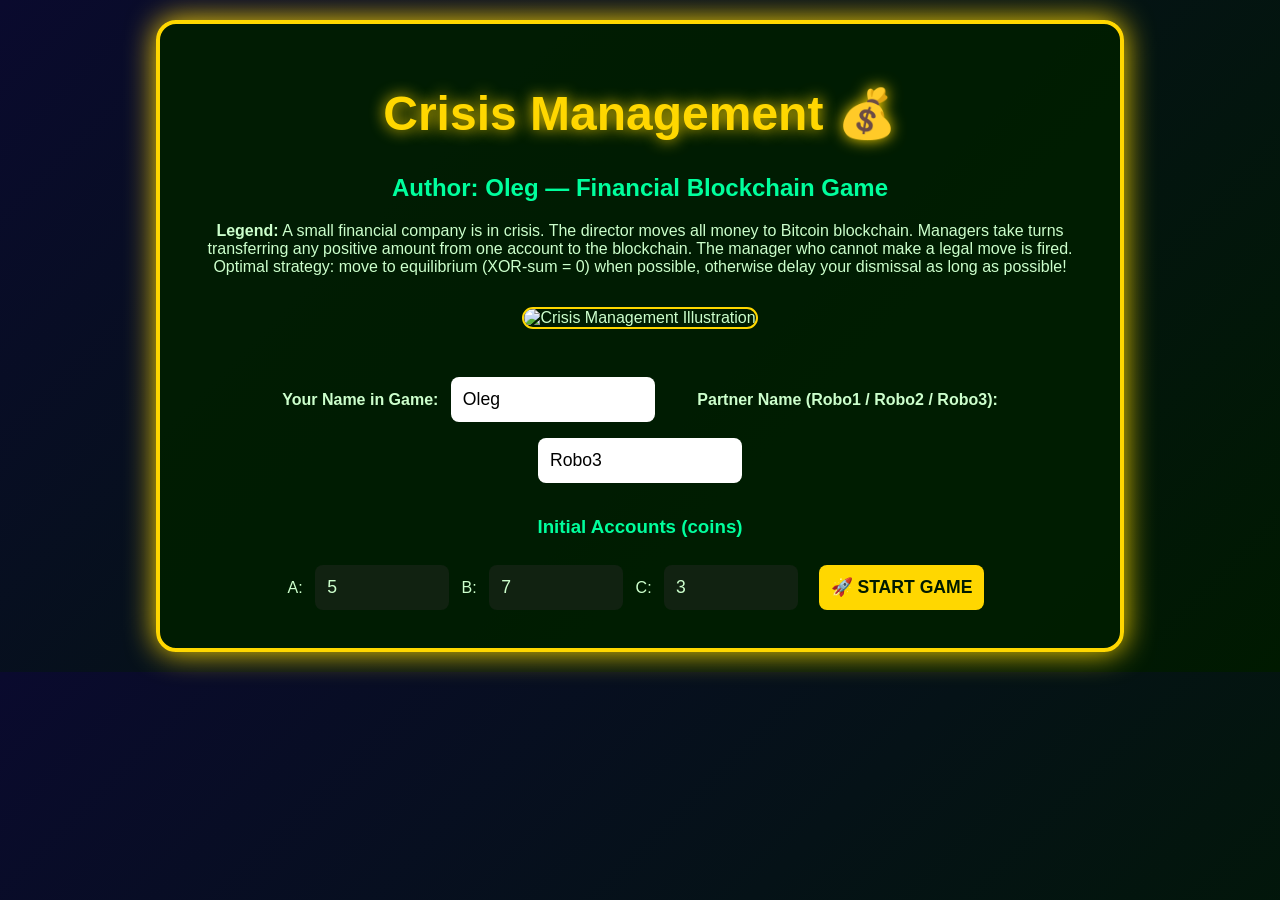
==== index.html @ 9a2dfa41 "Add files via upload" ====
<!doctype html>
<html lang="en">
  <head>
    <meta charset="UTF-8" />
    <meta name="viewport" content="width=device-width, initial-scale=1.0" />
    <title>Crisis Management 💰</title>
    <style>
      body {
        font-family: "Segoe UI", Arial, sans-serif;
        background: linear-gradient(135deg, #0a0a2e, #001a00);
        color: #ccffcc;
        margin: 0;
        padding: 20px;
        text-align: center;
      }
      .container {
        max-width: 900px;
        margin: 0 auto;
        background: rgba(0, 30, 0, 0.92);
        padding: 30px;
        border-radius: 20px;
        border: 4px solid #ffd700;
        box-shadow: 0 0 30px #ffd700;
      }
      h1 {
        color: #ffd700;
        text-shadow: 0 0 15px #ffd700;
        font-size: 3em;
      }
      h2,
      h3 {
        color: #00ff9d;
      }
      input,
      select,
      button {
        padding: 12px;
        margin: 8px;
        font-size: 1.1em;
        border-radius: 8px;
        border: none;
      }
      input[type="number"],
      select {
        width: 110px;
        background: #112211;
        color: #ccffcc;
      }
      button {
        background: #ffd700;
        color: #001a00;
        font-weight: bold;
        cursor: pointer;
        transition: all 0.3s;
      }
      button:hover {
        background: #ffee55;
        transform: scale(1.05);
      }
      .accounts {
        display: flex;
        justify-content: center;
        gap: 40px;
        margin: 25px 0;
        font-size: 1.6em;
      }
      .account {
        background: rgba(255, 255, 255, 0.1);
        padding: 15px 25px;
        border-radius: 12px;
        min-width: 120px;
      }
      .log {
        background: #000022;
        color: #99ff99;
        padding: 15px;
        max-height: 220px;
        overflow-y: auto;
        text-align: left;
        font-family: monospace;
        border-radius: 10px;
        margin: 20px auto;
        max-width: 650px;
      }
      .status {
        font-size: 1.5em;
        margin: 15px 0;
        min-height: 60px;
      }
      .xor {
        font-size: 1.4em;
        color: #67e8f9;
      }
      img {
        max-width: 100%;
        border-radius: 12px;
        margin: 15px 0;
        border: 2px solid #ffd700;
      }
    </style>
  </head>
  <body>
    <div class="container">
      <h1>Crisis Management 💰</h1>
      <h2>Author: Oleg — Financial Blockchain Game</h2>

      <p>
        <strong>Legend:</strong> A small financial company is in crisis. The
        director moves all money to Bitcoin blockchain. Managers take turns
        transferring any positive amount from one account to the blockchain. The
        manager who cannot make a legal move is fired. Optimal strategy: move to
        equilibrium (XOR-sum = 0) when possible, otherwise delay your dismissal
        as long as possible!
      </p>

      <img
        src="https://github.com/user-attachments/assets/bf0ee303-26ee-4a39-9a69-06b5c9205b82"
        alt="Crisis Management Illustration"
        width="640"
      />

      <div style="margin: 25px 0">
        <label><strong>Your Name in Game:</strong></label>
        <input id="playerName" type="text" value="Oleg" style="width: 180px" />

        <label style="margin-left: 30px"
          ><strong>Partner Name (Robo1 / Robo2 / Robo3):</strong></label
        >
        <input
          id="partnerName"
          type="text"
          value="Robo3"
          style="width: 180px"
        />
      </div>

      <h3>Initial Accounts (coins)</h3>
      <div>
        <label>A: </label><input id="initA" type="number" value="5" min="0" />
        <label>B: </label><input id="initB" type="number" value="7" min="0" />
        <label>C: </label><input id="initC" type="number" value="3" min="0" />
        <button id="startBtn">🚀 START GAME</button>
      </div>

      <div id="gameArea" style="display: none; margin-top: 30px">
        <h2>Current Game State</h2>
        <div class="accounts">
          <div class="account">
            <strong>A</strong><br /><span id="valA" class="money">0</span>
          </div>
          <div class="account">
            <strong>B</strong><br /><span id="valB" class="money">0</span>
          </div>
          <div class="account">
            <strong>C</strong><br /><span id="valC" class="money">0</span>
          </div>
        </div>

        <div class="xor">
          Equilibrium (XOR-sum): <strong id="xorSum">0</strong>
        </div>
        <div class="status" id="turnDisplay">Your turn</div>
        <div class="status" id="winnerDisplay"></div>

        <h3>Your Move — Transfer to Blockchain</h3>
        <div>
          <label>Account: </label>
          <select id="accSelect">
            <option value="0">A</option>
            <option value="1">B</option>
            <option value="2">C</option>
          </select>
          <label>Amount: </label>
          <input
            id="moveAmount"
            type="number"
            min="1"
            value="1"
            style="width: 120px"
          />
          <button id="moveBtn">💸 MAKE TURN</button>
        </div>

        <h3>Move Log</h3>
        <div id="log" class="log"></div>

        <button id="resetBtn" style="background: #cc0000; color: white">
          NEW GAME
        </button>
      </div>
    </div>

    <script>
      // === GAME VARIABLES (simple data structures) ===
      let accounts = [0, 0, 0]; // [A, B, C]
      let playerName = "Oleg";
      let partnerName = "Robo3";
      let robotType = 0; // 0=none, 1=Robo1 (random), 2=Robo2 (smart+mistakes), 3=Robo3 (perfect)
      let currentPlayerIsHuman = true;
      let gameOver = false;

      // === EQUILIBRIUM FUNCTION (XOR-sum) ===
      function equilibrium(a, b, c) {
        return a ^ b ^ c;
      }

      function updateDisplay() {
        document.getElementById("valA").textContent = accounts[0];
        document.getElementById("valB").textContent = accounts[1];
        document.getElementById("valC").textContent = accounts[2];

        const xor = equilibrium(accounts[0], accounts[1], accounts[2]);
        document.getElementById("xorSum").textContent = xor;
      }

      function addLog(message) {
        const logEl = document.getElementById("log");
        const entry = document.createElement("div");
        entry.textContent = message;
        logEl.appendChild(entry);
        logEl.scrollTop = logEl.scrollHeight;
      }

      function isGameOverState() {
        return accounts[0] <= 0 && accounts[1] <= 0 && accounts[2] <= 0;
      }

      function applyMove(idx, amount, isHumanMove) {
        if (gameOver) return false;
        if (amount < 1 || amount > accounts[idx]) {
          alert(
            "❌ Invalid move! Amount must be 1 to current coins in the account.",
          );
          return false;
        }

        const accName = String.fromCharCode(65 + idx);
        const mover = isHumanMove ? playerName : partnerName;

        accounts[idx] -= amount;
        addLog(`${mover} transferred ${amount} from Account ${accName}`);

        updateDisplay();

        if (isGameOverState()) {
          gameOver = true;
          const winner = isHumanMove ? playerName : partnerName;
          document.getElementById("winnerDisplay").innerHTML =
            `<span style="color:#ffd700; font-size:1.8em;">🏆 ${winner} WINS!<br>${isHumanMove ? partnerName : playerName} is fired!</span>`;
          addLog(`=== GAME OVER — ${winner} WINS ===`);
          return true;
        }

        // Switch turn
        currentPlayerIsHuman = !currentPlayerIsHuman;
        document.getElementById("turnDisplay").textContent =
          currentPlayerIsHuman
            ? `${playerName} (You)`
            : `${partnerName} (thinking...)`;

        // Robot auto-play
        if (!currentPlayerIsHuman && robotType > 0) {
          setTimeout(robotMakeMove, 800);
        }
        return true;
      }

      // === OPTIMAL MOVE (Nim theory — algebra of XOR) ===
      function findOptimalMove() {
        const xor = equilibrium(accounts[0], accounts[1], accounts[2]);
        if (xor === 0) return null; // losing position

        for (let i = 0; i < 3; i++) {
          const target = accounts[i] ^ xor; // magic XOR formula
          if (target < accounts[i] && target >= 0) {
            return { idx: i, amount: accounts[i] - target };
          }
        }
        return null;
      }

      // === DELAY MOVE (when losing — take 1 from largest account to delay dismissal) ===
      function findDelayMove() {
        let maxIdx = 0;
        let maxVal = accounts[0];
        if (accounts[1] > maxVal) {
          maxIdx = 1;
          maxVal = accounts[1];
        }
        if (accounts[2] > maxVal) {
          maxIdx = 2;
          maxVal = accounts[2];
        }
        if (maxVal > 0) return { idx: maxIdx, amount: 1 };
        return null;
      }

      function findRandomMove() {
        let candidates = [];
        for (let i = 0; i < 3; i++) {
          if (accounts[i] > 0) {
            for (let amt = 1; amt <= accounts[i]; amt++) {
              candidates.push({ idx: i, amount: amt });
            }
          }
        }
        if (candidates.length === 0) return null;
        return candidates[Math.floor(Math.random() * candidates.length)];
      }

      function robotMakeMove() {
        if (gameOver || currentPlayerIsHuman) return;

        let move = null;
        const isSmartTurn =
          robotType === 3 || (robotType === 2 && Math.random() < 0.8);

        if (isSmartTurn) {
          move = findOptimalMove();
        }

        if (!move) {
          // Robo1 always random; Robo2 sometimes; Robo3/Robo2 in losing position — delay!
          if (robotType === 3 || (robotType === 2 && Math.random() < 0.8)) {
            move = findDelayMove();
          } else {
            move = findRandomMove();
          }
        }

        if (move) {
          applyMove(move.idx, move.amount, false);
        }
      }

      // === EVENT LISTENERS (Inversion of Control paradigm) ===
      document
        .getElementById("startBtn")
        .addEventListener("click", function () {
          playerName =
            document.getElementById("playerName").value.trim() || "Oleg";
          partnerName =
            document.getElementById("partnerName").value.trim() || "Robo3";

          accounts[0] = Math.max(
            0,
            parseInt(document.getElementById("initA").value) || 0,
          );
          accounts[1] = Math.max(
            0,
            parseInt(document.getElementById("initB").value) || 0,
          );
          accounts[2] = Math.max(
            0,
            parseInt(document.getElementById("initC").value) || 0,
          );

          const pLower = partnerName.toLowerCase();
          if (pLower.includes("robo1") || pLower.includes("robot1"))
            robotType = 1;
          else if (pLower.includes("robo2") || pLower.includes("robot2"))
            robotType = 2;
          else if (pLower.includes("robo3") || pLower.includes("robot3"))
            robotType = 3;
          else {
            alert("❌ Partner must be Robo1, Robo2 or Robo3!");
            return;
          }

          gameOver = false;
          currentPlayerIsHuman = true;
          document.getElementById("gameArea").style.display = "block";
          document.getElementById("log").innerHTML = "";
          document.getElementById("winnerDisplay").innerHTML = "";

          addLog("=== GAME STARTED ===");
          addLog(`${playerName} (you) vs ${partnerName}`);

          updateDisplay();
          document.getElementById("turnDisplay").textContent =
            `${playerName} (You)`;

          if (isGameOverState()) {
            document.getElementById("winnerDisplay").innerHTML =
              `<span style="color:#ff6666;">${partnerName} wins immediately — you are fired!</span>`;
            gameOver = true;
          }
        });

      document.getElementById("moveBtn").addEventListener("click", function () {
        if (!currentPlayerIsHuman || gameOver) {
          alert("⏳ It's not your turn!");
          return;
        }
        const idx = parseInt(document.getElementById("accSelect").value);
        const amount = parseInt(document.getElementById("moveAmount").value);
        if (!amount || amount < 1) {
          alert("Enter positive amount!");
          return;
        }
        applyMove(idx, amount, true);
        document.getElementById("moveAmount").value = "1";
      });

      document
        .getElementById("resetBtn")
        .addEventListener("click", function () {
          location.reload();
        });

      // Bonus: Enter key support
      document
        .getElementById("moveAmount")
        .addEventListener("keypress", function (e) {
          if (e.key === "Enter") document.getElementById("moveBtn").click();
        });
    </script>
  </body>
</html>
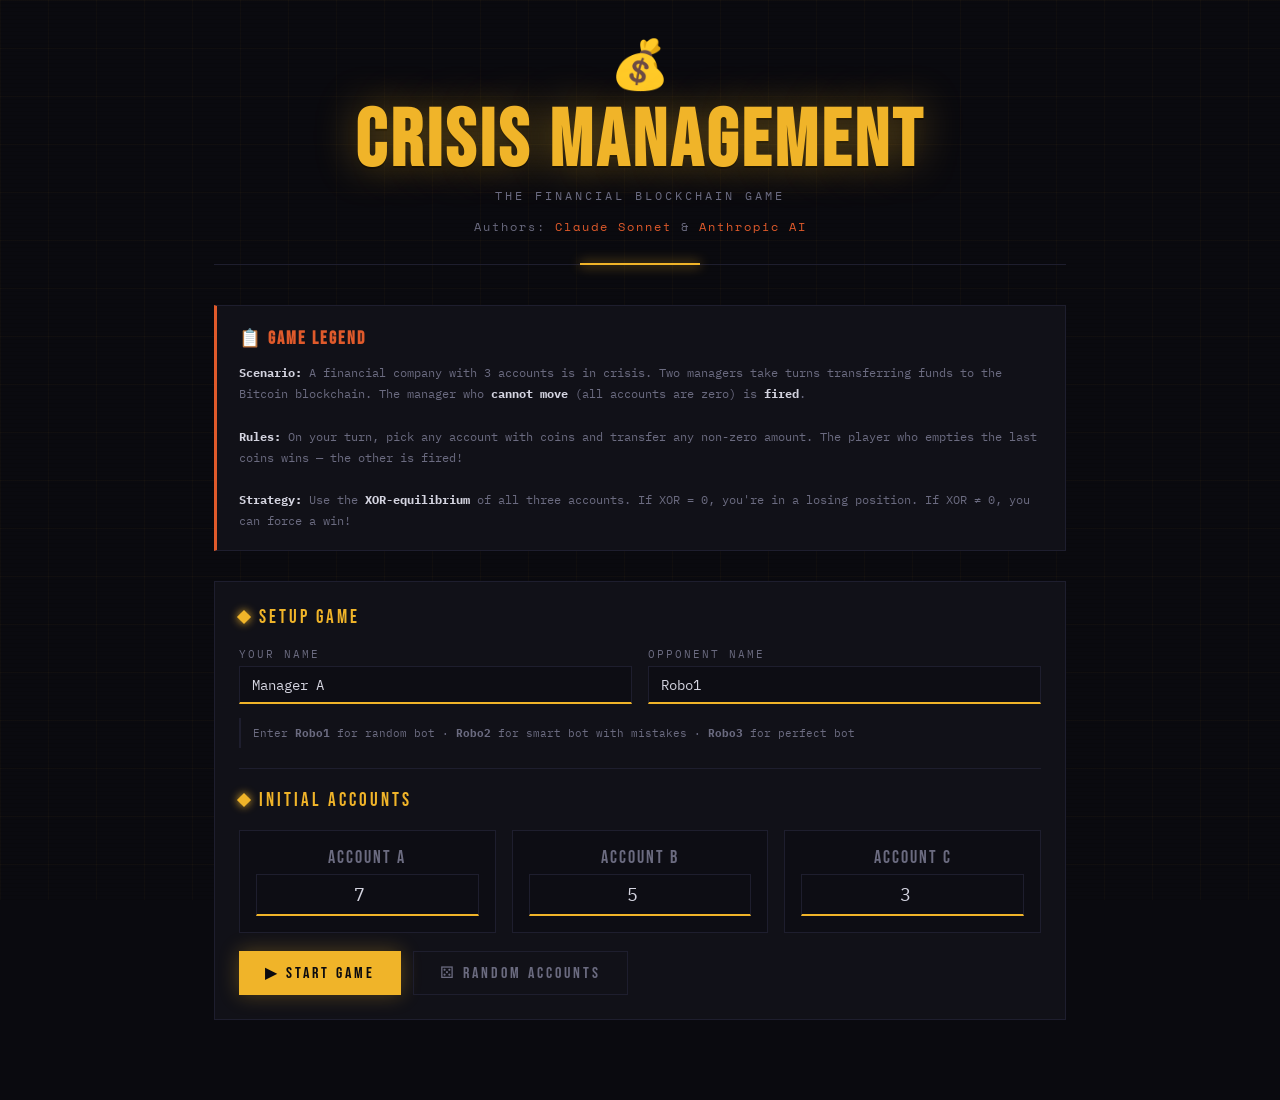
==== commit 0fd24899: "Changes name of index.html to index1.html" ====
--- a/index.html
+++ b/index.html
@@ -4,416 +4,1038 @@
     <meta charset="UTF-8" />
     <meta name="viewport" content="width=device-width, initial-scale=1.0" />
     <title>Crisis Management 💰</title>
+    <link
+      href="https://fonts.googleapis.com/css2?family=Bebas+Neue&family=IBM+Plex+Mono:wght@300;400;600&family=Space+Mono:wght@400;700&display=swap"
+      rel="stylesheet"
+    />
     <style>
+      :root {
+        --bg: #0a0a0f;
+        --panel: #111118;
+        --border: #1e1e2e;
+        --accent: #f0b429;
+        --accent2: #e05a2b;
+        --safe: #2eb872;
+        --danger: #e03b3b;
+        --text: #d4d4e0;
+        --muted: #6b6b80;
+        --glow: 0 0 24px rgba(240, 180, 41, 0.18);
+      }
+
+      * {
+        box-sizing: border-box;
+        margin: 0;
+        padding: 0;
+      }
+
       body {
-        font-family: "Segoe UI", Arial, sans-serif;
-        background: linear-gradient(135deg, #0a0a2e, #001a00);
-        color: #ccffcc;
-        margin: 0;
-        padding: 20px;
-        text-align: center;
-      }
+        background: var(--bg);
+        color: var(--text);
+        font-family: "IBM Plex Mono", monospace;
+        min-height: 100vh;
+        overflow-x: hidden;
+        position: relative;
+      }
+
+      /* Animated grid background */
+      body::before {
+        content: "";
+        position: fixed;
+        inset: 0;
+        background-image:
+          linear-gradient(rgba(240, 180, 41, 0.03) 1px, transparent 1px),
+          linear-gradient(90deg, rgba(240, 180, 41, 0.03) 1px, transparent 1px);
+        background-size: 48px 48px;
+        pointer-events: none;
+        z-index: 0;
+      }
+
+      .scanline {
+        position: fixed;
+        inset: 0;
+        background: repeating-linear-gradient(
+          to bottom,
+          transparent 0,
+          transparent 3px,
+          rgba(0, 0, 0, 0.08) 3px,
+          rgba(0, 0, 0, 0.08) 4px
+        );
+        pointer-events: none;
+        z-index: 1;
+      }
+
       .container {
+        position: relative;
+        z-index: 2;
         max-width: 900px;
         margin: 0 auto;
-        background: rgba(0, 30, 0, 0.92);
-        padding: 30px;
-        border-radius: 20px;
-        border: 4px solid #ffd700;
-        box-shadow: 0 0 30px #ffd700;
-      }
+        padding: 32px 24px 60px;
+      }
+
+      /* Header */
+      header {
+        text-align: center;
+        margin-bottom: 40px;
+        padding-bottom: 28px;
+        border-bottom: 1px solid var(--border);
+        position: relative;
+      }
+
+      header::after {
+        content: "";
+        position: absolute;
+        bottom: -1px;
+        left: 50%;
+        transform: translateX(-50%);
+        width: 120px;
+        height: 2px;
+        background: var(--accent);
+        box-shadow: 0 0 12px var(--accent);
+      }
+
+      .coin-emoji {
+        font-size: 3rem;
+        display: block;
+        margin-bottom: 8px;
+        animation: float 3s ease-in-out infinite;
+      }
+      @keyframes float {
+        0%,
+        100% {
+          transform: translateY(0);
+        }
+        50% {
+          transform: translateY(-8px);
+        }
+      }
+
       h1 {
-        color: #ffd700;
-        text-shadow: 0 0 15px #ffd700;
-        font-size: 3em;
-      }
-      h2,
-      h3 {
-        color: #00ff9d;
-      }
-      input,
-      select,
-      button {
-        padding: 12px;
-        margin: 8px;
-        font-size: 1.1em;
-        border-radius: 8px;
+        font-family: "Bebas Neue", sans-serif;
+        font-size: clamp(2.8rem, 8vw, 5rem);
+        letter-spacing: 4px;
+        color: var(--accent);
+        text-shadow:
+          0 0 40px rgba(240, 180, 41, 0.4),
+          0 2px 0 rgba(0, 0, 0, 0.8);
+        line-height: 1;
+        margin-bottom: 6px;
+      }
+
+      .subtitle {
+        font-size: 0.75rem;
+        letter-spacing: 3px;
+        text-transform: uppercase;
+        color: var(--muted);
+        margin-bottom: 14px;
+      }
+
+      h2.authors {
+        font-family: "Space Mono", monospace;
+        font-size: 0.78rem;
+        color: var(--muted);
+        letter-spacing: 2px;
+        font-weight: 400;
+      }
+      h2.authors span {
+        color: var(--accent2);
+      }
+
+      /* Legend */
+      .legend {
+        background: var(--panel);
+        border: 1px solid var(--border);
+        border-left: 3px solid var(--accent2);
+        padding: 18px 22px;
+        margin-bottom: 30px;
+        font-size: 0.78rem;
+        line-height: 1.7;
+        color: var(--muted);
+      }
+      .legend h3 {
+        font-family: "Bebas Neue", sans-serif;
+        font-size: 1.1rem;
+        letter-spacing: 2px;
+        color: var(--accent2);
+        margin-bottom: 8px;
+      }
+      .legend strong {
+        color: var(--text);
+      }
+
+      /* Setup Panel */
+      .panel {
+        background: var(--panel);
+        border: 1px solid var(--border);
+        padding: 24px;
+        margin-bottom: 20px;
+      }
+
+      .panel-title {
+        font-family: "Bebas Neue", sans-serif;
+        font-size: 1.2rem;
+        letter-spacing: 3px;
+        color: var(--accent);
+        margin-bottom: 18px;
+        display: flex;
+        align-items: center;
+        gap: 10px;
+      }
+      .panel-title::before {
+        content: "";
+        display: inline-block;
+        width: 10px;
+        height: 10px;
+        background: var(--accent);
+        transform: rotate(45deg);
+        box-shadow: 0 0 8px var(--accent);
+      }
+
+      .field-row {
+        display: flex;
+        gap: 16px;
+        flex-wrap: wrap;
+        margin-bottom: 14px;
+        align-items: center;
+      }
+
+      label {
+        font-size: 0.7rem;
+        letter-spacing: 2px;
+        text-transform: uppercase;
+        color: var(--muted);
+        display: block;
+        margin-bottom: 5px;
+      }
+
+      input[type="text"],
+      input[type="number"] {
+        background: #0d0d14;
+        border: 1px solid var(--border);
+        border-bottom: 2px solid var(--accent);
+        color: var(--text);
+        font-family: "IBM Plex Mono", monospace;
+        font-size: 0.9rem;
+        padding: 8px 12px;
+        outline: none;
+        transition:
+          border-color 0.2s,
+          box-shadow 0.2s;
+        width: 100%;
+      }
+      input[type="text"]:focus,
+      input[type="number"]:focus {
+        border-color: var(--accent);
+        box-shadow: 0 0 0 2px rgba(240, 180, 41, 0.12);
+      }
+
+      .field {
+        flex: 1;
+        min-width: 140px;
+      }
+
+      /* Accounts row */
+      .accounts-row {
+        display: grid;
+        grid-template-columns: repeat(3, 1fr);
+        gap: 16px;
+        margin-bottom: 18px;
+      }
+
+      .account-card {
+        background: #0d0d14;
+        border: 1px solid var(--border);
+        padding: 16px;
+        text-align: center;
+        position: relative;
+        transition: border-color 0.2s;
+      }
+      .account-card.active-account {
+        border-color: var(--accent);
+        box-shadow: var(--glow);
+      }
+
+      .account-label {
+        font-family: "Bebas Neue", sans-serif;
+        font-size: 1.1rem;
+        letter-spacing: 2px;
+        color: var(--muted);
+        margin-bottom: 6px;
+      }
+
+      .account-val {
+        font-family: "Bebas Neue", sans-serif;
+        font-size: 2.4rem;
+        color: var(--accent);
+        text-shadow: 0 0 16px rgba(240, 180, 41, 0.3);
+        line-height: 1;
+        margin-bottom: 8px;
+      }
+
+      .account-input {
+        width: 100%;
+        text-align: center;
+        font-size: 1.1rem !important;
+      }
+
+      /* Buttons */
+      .btn {
+        font-family: "Bebas Neue", sans-serif;
+        font-size: 1rem;
+        letter-spacing: 3px;
+        padding: 11px 26px;
         border: none;
-      }
-      input[type="number"],
-      select {
-        width: 110px;
-        background: #112211;
-        color: #ccffcc;
-      }
-      button {
-        background: #ffd700;
-        color: #001a00;
-        font-weight: bold;
         cursor: pointer;
-        transition: all 0.3s;
-      }
-      button:hover {
-        background: #ffee55;
-        transform: scale(1.05);
-      }
-      .accounts {
+        transition: all 0.18s;
+        position: relative;
+        overflow: hidden;
+      }
+      .btn::after {
+        content: "";
+        position: absolute;
+        inset: 0;
+        background: rgba(255, 255, 255, 0.06);
+        opacity: 0;
+        transition: opacity 0.15s;
+      }
+      .btn:hover::after {
+        opacity: 1;
+      }
+      .btn:active {
+        transform: scale(0.97);
+      }
+
+      .btn-primary {
+        background: var(--accent);
+        color: #0a0a0f;
+        box-shadow: 0 0 20px rgba(240, 180, 41, 0.3);
+      }
+      .btn-primary:hover {
+        box-shadow: 0 0 30px rgba(240, 180, 41, 0.5);
+      }
+      .btn-primary:disabled {
+        opacity: 0.4;
+        cursor: not-allowed;
+        box-shadow: none;
+      }
+
+      .btn-danger {
+        background: var(--accent2);
+        color: #fff;
+        box-shadow: 0 0 16px rgba(224, 90, 43, 0.3);
+      }
+
+      .btn-safe {
+        background: var(--safe);
+        color: #0a0a0f;
+      }
+
+      .btn-ghost {
+        background: transparent;
+        border: 1px solid var(--border);
+        color: var(--muted);
+      }
+      .btn-ghost:hover {
+        border-color: var(--accent);
+        color: var(--accent);
+      }
+
+      .btn-row {
         display: flex;
-        justify-content: center;
-        gap: 40px;
-        margin: 25px 0;
-        font-size: 1.6em;
-      }
-      .account {
-        background: rgba(255, 255, 255, 0.1);
-        padding: 15px 25px;
-        border-radius: 12px;
-        min-width: 120px;
-      }
-      .log {
-        background: #000022;
-        color: #99ff99;
-        padding: 15px;
-        max-height: 220px;
+        gap: 12px;
+        flex-wrap: wrap;
+      }
+
+      /* Move controls */
+      .move-section {
+        display: flex;
+        gap: 14px;
+        align-items: flex-end;
+        flex-wrap: wrap;
+        margin-bottom: 16px;
+      }
+
+      /* Game log */
+      .game-log {
+        background: #060609;
+        border: 1px solid var(--border);
+        padding: 16px;
+        height: 200px;
         overflow-y: auto;
-        text-align: left;
-        font-family: monospace;
-        border-radius: 10px;
-        margin: 20px auto;
-        max-width: 650px;
-      }
-      .status {
-        font-size: 1.5em;
-        margin: 15px 0;
-        min-height: 60px;
-      }
-      .xor {
-        font-size: 1.4em;
-        color: #67e8f9;
-      }
-      img {
-        max-width: 100%;
-        border-radius: 12px;
-        margin: 15px 0;
-        border: 2px solid #ffd700;
+        font-size: 0.75rem;
+        line-height: 1.8;
+        font-family: "Space Mono", monospace;
+      }
+      .game-log::-webkit-scrollbar {
+        width: 4px;
+      }
+      .game-log::-webkit-scrollbar-track {
+        background: transparent;
+      }
+      .game-log::-webkit-scrollbar-thumb {
+        background: var(--border);
+      }
+
+      .log-entry {
+        padding: 2px 0;
+        border-bottom: 1px solid rgba(255, 255, 255, 0.03);
+      }
+      .log-entry.player {
+        color: var(--safe);
+      }
+      .log-entry.bot {
+        color: var(--accent);
+      }
+      .log-entry.system {
+        color: var(--muted);
+        font-style: italic;
+      }
+      .log-entry.winner {
+        color: var(--accent);
+        font-weight: 700;
+        font-size: 0.85rem;
+      }
+
+      /* State display */
+      .state-display {
+        padding: 16px;
+        background: #060609;
+        border: 1px solid var(--border);
+        margin-bottom: 14px;
+        font-size: 0.8rem;
+        line-height: 1.7;
+      }
+
+      .xor-display {
+        font-family: "Bebas Neue", sans-serif;
+        font-size: 1.8rem;
+        letter-spacing: 3px;
+        text-align: center;
+        padding: 10px;
+        margin-bottom: 14px;
+      }
+      .xor-zero {
+        color: var(--danger);
+        text-shadow: 0 0 16px rgba(224, 59, 59, 0.4);
+      }
+      .xor-nonzero {
+        color: var(--safe);
+        text-shadow: 0 0 16px rgba(46, 184, 114, 0.4);
+      }
+
+      .winner-banner {
+        text-align: center;
+        padding: 24px;
+        background: linear-gradient(
+          135deg,
+          rgba(240, 180, 41, 0.1),
+          rgba(224, 90, 43, 0.1)
+        );
+        border: 1px solid var(--accent);
+        box-shadow: var(--glow);
+        display: none;
+        animation: popIn 0.4s cubic-bezier(0.34, 1.56, 0.64, 1);
+      }
+      @keyframes popIn {
+        from {
+          transform: scale(0.85);
+          opacity: 0;
+        }
+        to {
+          transform: scale(1);
+          opacity: 1;
+        }
+      }
+      .winner-banner.show {
+        display: block;
+      }
+      .winner-name {
+        font-family: "Bebas Neue", sans-serif;
+        font-size: 3rem;
+        letter-spacing: 4px;
+        color: var(--accent);
+        text-shadow: 0 0 30px rgba(240, 180, 41, 0.5);
+      }
+      .winner-sub {
+        font-size: 0.75rem;
+        letter-spacing: 3px;
+        text-transform: uppercase;
+        color: var(--muted);
+        margin-top: 4px;
+      }
+
+      .turn-indicator {
+        font-family: "Bebas Neue", sans-serif;
+        font-size: 1rem;
+        letter-spacing: 3px;
+        padding: 8px 16px;
+        display: inline-block;
+      }
+      .turn-player {
+        background: rgba(46, 184, 114, 0.15);
+        color: var(--safe);
+        border: 1px solid var(--safe);
+      }
+      .turn-bot {
+        background: rgba(240, 180, 41, 0.15);
+        color: var(--accent);
+        border: 1px solid var(--accent);
+      }
+
+      /* Tooltip / info box */
+      .info-box {
+        font-size: 0.7rem;
+        color: var(--muted);
+        padding: 8px 12px;
+        border-left: 2px solid var(--border);
+        margin-top: 8px;
+      }
+
+      .tag {
+        display: inline-block;
+        font-size: 0.6rem;
+        letter-spacing: 2px;
+        padding: 2px 8px;
+        text-transform: uppercase;
+      }
+      .tag-robo {
+        background: rgba(224, 90, 43, 0.15);
+        color: var(--accent2);
+        border: 1px solid var(--accent2);
+      }
+      .tag-human {
+        background: rgba(46, 184, 114, 0.15);
+        color: var(--safe);
+        border: 1px solid var(--safe);
+      }
+
+      hr {
+        border: none;
+        border-top: 1px solid var(--border);
+        margin: 20px 0;
+      }
+
+      @media (max-width: 600px) {
+        .accounts-row {
+          grid-template-columns: 1fr;
+        }
+        .field-row {
+          flex-direction: column;
+        }
       }
     </style>
   </head>
   <body>
+    <div class="scanline"></div>
     <div class="container">
-      <h1>Crisis Management 💰</h1>
-      <h2>Author: Oleg — Financial Blockchain Game</h2>
-
-      <p>
-        <strong>Legend:</strong> A small financial company is in crisis. The
-        director moves all money to Bitcoin blockchain. Managers take turns
-        transferring any positive amount from one account to the blockchain. The
-        manager who cannot make a legal move is fired. Optimal strategy: move to
-        equilibrium (XOR-sum = 0) when possible, otherwise delay your dismissal
-        as long as possible!
-      </p>
-
-      <img
-        src="https://github.com/user-attachments/assets/bf0ee303-26ee-4a39-9a69-06b5c9205b82"
-        alt="Crisis Management Illustration"
-        width="640"
-      />
-
-      <div style="margin: 25px 0">
-        <label><strong>Your Name in Game:</strong></label>
-        <input id="playerName" type="text" value="Oleg" style="width: 180px" />
-
-        <label style="margin-left: 30px"
-          ><strong>Partner Name (Robo1 / Robo2 / Robo3):</strong></label
-        >
-        <input
-          id="partnerName"
-          type="text"
-          value="Robo3"
-          style="width: 180px"
-        />
+      <!-- HEADER -->
+      <header>
+        <span class="coin-emoji">💰</span>
+        <h1>Crisis Management</h1>
+        <p class="subtitle">The Financial Blockchain Game</p>
+        <h2 class="authors">
+          Authors: <span>Claude Sonnet</span> &amp; <span>Anthropic AI</span>
+        </h2>
+      </header>
+
+      <!-- LEGEND -->
+      <div class="legend">
+        <h3>📋 Game Legend</h3>
+        <strong>Scenario:</strong> A financial company with 3 accounts is in
+        crisis. Two managers take turns transferring funds to the Bitcoin
+        blockchain. The manager who <strong>cannot move</strong> (all accounts
+        are zero) is <strong>fired</strong>.<br /><br />
+        <strong>Rules:</strong> On your turn, pick any account with coins and
+        transfer any non-zero amount. The player who empties the last coins wins
+        — the other is fired!<br /><br />
+        <strong>Strategy:</strong> Use the <strong>XOR-equilibrium</strong> of
+        all three accounts. If XOR = 0, you're in a losing position. If XOR ≠ 0,
+        you can force a win!
       </div>
 
-      <h3>Initial Accounts (coins)</h3>
-      <div>
-        <label>A: </label><input id="initA" type="number" value="5" min="0" />
-        <label>B: </label><input id="initB" type="number" value="7" min="0" />
-        <label>C: </label><input id="initC" type="number" value="3" min="0" />
-        <button id="startBtn">🚀 START GAME</button>
-      </div>
-
-      <div id="gameArea" style="display: none; margin-top: 30px">
-        <h2>Current Game State</h2>
-        <div class="accounts">
-          <div class="account">
-            <strong>A</strong><br /><span id="valA" class="money">0</span>
+      <!-- SETUP -->
+      <div class="panel" id="setupPanel">
+        <div class="panel-title">Setup Game</div>
+        <div class="field-row">
+          <div class="field">
+            <label>Your Name</label>
+            <input
+              type="text"
+              id="playerName"
+              value="Manager A"
+              placeholder="Your name"
+            />
           </div>
-          <div class="account">
-            <strong>B</strong><br /><span id="valB" class="money">0</span>
-          </div>
-          <div class="account">
-            <strong>C</strong><br /><span id="valC" class="money">0</span>
+          <div class="field">
+            <label>Opponent Name</label>
+            <input
+              type="text"
+              id="opponentName"
+              value="Robo1"
+              placeholder="Robo1 / Robo2 / Robo3 / human"
+            />
           </div>
         </div>
-
-        <div class="xor">
-          Equilibrium (XOR-sum): <strong id="xorSum">0</strong>
+        <div class="info-box">
+          Enter <strong>Robo1</strong> for random bot ·
+          <strong>Robo2</strong> for smart bot with mistakes ·
+          <strong>Robo3</strong> for perfect bot
         </div>
-        <div class="status" id="turnDisplay">Your turn</div>
-        <div class="status" id="winnerDisplay"></div>
-
-        <h3>Your Move — Transfer to Blockchain</h3>
-        <div>
-          <label>Account: </label>
-          <select id="accSelect">
-            <option value="0">A</option>
-            <option value="1">B</option>
-            <option value="2">C</option>
-          </select>
-          <label>Amount: </label>
-          <input
-            id="moveAmount"
-            type="number"
-            min="1"
-            value="1"
-            style="width: 120px"
-          />
-          <button id="moveBtn">💸 MAKE TURN</button>
+        <hr />
+        <div class="panel-title">Initial Accounts</div>
+        <div class="accounts-row">
+          <div class="account-card">
+            <div class="account-label">Account A</div>
+            <input
+              type="number"
+              class="account-input"
+              id="initA"
+              value="7"
+              min="0"
+            />
+          </div>
+          <div class="account-card">
+            <div class="account-label">Account B</div>
+            <input
+              type="number"
+              class="account-input"
+              id="initB"
+              value="5"
+              min="0"
+            />
+          </div>
+          <div class="account-card">
+            <div class="account-label">Account C</div>
+            <input
+              type="number"
+              class="account-input"
+              id="initC"
+              value="3"
+              min="0"
+            />
+          </div>
         </div>
-
-        <h3>Move Log</h3>
-        <div id="log" class="log"></div>
-
-        <button id="resetBtn" style="background: #cc0000; color: white">
-          NEW GAME
-        </button>
+        <div class="btn-row">
+          <button class="btn btn-primary" id="startBtn" onclick="startGame()">
+            ▶ Start Game
+          </button>
+          <button class="btn btn-ghost" onclick="randomAccounts()">
+            ⚄ Random Accounts
+          </button>
+        </div>
+      </div>
+
+      <!-- GAME AREA -->
+      <div id="gameArea" style="display: none">
+        <div class="panel">
+          <div class="panel-title">Game State</div>
+
+          <!-- Turn & XOR -->
+          <div
+            style="
+              display: flex;
+              gap: 12px;
+              align-items: center;
+              flex-wrap: wrap;
+              margin-bottom: 14px;
+            "
+          >
+            <div id="turnIndicator" class="turn-indicator turn-player">
+              YOUR TURN
+            </div>
+            <div
+              id="xorDisplay"
+              class="xor-display xor-nonzero"
+              style="
+                margin: 0;
+                font-size: 1.1rem;
+                padding: 8px 16px;
+                border: 1px solid var(--border);
+              "
+            >
+              XOR = 0
+            </div>
+          </div>
+
+          <!-- Accounts display -->
+          <div class="accounts-row" id="accountsDisplay">
+            <div class="account-card" id="cardA">
+              <div class="account-label">Account A</div>
+              <div class="account-val" id="valA">0</div>
+            </div>
+            <div class="account-card" id="cardB">
+              <div class="account-label">Account B</div>
+              <div class="account-val" id="valB">0</div>
+            </div>
+            <div class="account-card" id="cardC">
+              <div class="account-label">Account C</div>
+              <div class="account-val" id="valC">0</div>
+            </div>
+          </div>
+
+          <!-- Move controls -->
+          <div class="move-section">
+            <div class="field" style="min-width: 120px">
+              <label>Choose Account</label>
+              <select
+                id="chooseAccount"
+                style="
+                  background: #0d0d14;
+                  border: 1px solid var(--border);
+                  border-bottom: 2px solid var(--accent);
+                  color: var(--text);
+                  font-family: &quot;IBM Plex Mono&quot;, monospace;
+                  font-size: 0.9rem;
+                  padding: 8px 12px;
+                  outline: none;
+                  width: 100%;
+                "
+              >
+                <option value="0">Account A</option>
+                <option value="1">Account B</option>
+                <option value="2">Account C</option>
+              </select>
+            </div>
+            <div class="field" style="min-width: 100px">
+              <label>Amount to Transfer</label>
+              <input
+                type="number"
+                id="moveAmount"
+                value="1"
+                min="1"
+                placeholder="Amount"
+              />
+            </div>
+            <button class="btn btn-primary" id="moveBtn" onclick="playerMove()">
+              ⚡ Transfer
+            </button>
+          </div>
+
+          <div class="btn-row">
+            <button class="btn btn-ghost" onclick="resetGame()">
+              ↺ New Game
+            </button>
+            <button class="btn btn-ghost" onclick="showHint()">💡 Hint</button>
+          </div>
+
+          <div
+            id="hintBox"
+            class="info-box"
+            style="display: none; margin-top: 10px"
+          ></div>
+        </div>
+
+        <!-- Winner banner -->
+        <div class="winner-banner" id="winnerBanner">
+          <div class="winner-name" id="winnerName">WINNER</div>
+          <div class="winner-sub" id="winnerSub">is NOT fired</div>
+          <br />
+          <button
+            class="btn btn-primary"
+            style="margin-top: 10px"
+            onclick="resetGame()"
+          >
+            ▶ Play Again
+          </button>
+        </div>
+
+        <!-- Log -->
+        <div class="panel">
+          <div class="panel-title">Transaction Log</div>
+          <div class="game-log" id="gameLog"></div>
+        </div>
       </div>
     </div>
 
     <script>
-      // === GAME VARIABLES (simple data structures) ===
-      let accounts = [0, 0, 0]; // [A, B, C]
-      let playerName = "Oleg";
-      let partnerName = "Robo3";
-      let robotType = 0; // 0=none, 1=Robo1 (random), 2=Robo2 (smart+mistakes), 3=Robo3 (perfect)
-      let currentPlayerIsHuman = true;
-      let gameOver = false;
-
-      // === EQUILIBRIUM FUNCTION (XOR-sum) ===
+      // ============================================================
+      //  IoC Architecture: event-driven, dependency-injected bots
+      // ============================================================
+
+      // --- Core game state (single source of truth) ---
+      const state = {
+        accounts: [0, 0, 0],
+        currentPlayer: 0, // 0 = human, 1 = bot
+        playerName: "",
+        opponentName: "",
+        botType: null, // 'robo1' | 'robo2' | 'robo3' | null
+        gameOver: false,
+        moveCount: 0,
+      };
+
+      // --- Equilibrium function: XOR-sum of all accounts ---
       function equilibrium(a, b, c) {
         return a ^ b ^ c;
       }
 
-      function updateDisplay() {
-        document.getElementById("valA").textContent = accounts[0];
-        document.getElementById("valB").textContent = accounts[1];
-        document.getElementById("valC").textContent = accounts[2];
-
-        const xor = equilibrium(accounts[0], accounts[1], accounts[2]);
-        document.getElementById("xorSum").textContent = xor;
-      }
-
-      function addLog(message) {
-        const logEl = document.getElementById("log");
-        const entry = document.createElement("div");
-        entry.textContent = message;
-        logEl.appendChild(entry);
-        logEl.scrollTop = logEl.scrollHeight;
-      }
-
-      function isGameOverState() {
-        return accounts[0] <= 0 && accounts[1] <= 0 && accounts[2] <= 0;
-      }
-
-      function applyMove(idx, amount, isHumanMove) {
-        if (gameOver) return false;
-        if (amount < 1 || amount > accounts[idx]) {
+      // --- Bot Strategy Injection (IoC: strategies are plugged in) ---
+
+      // Robot1: random valid moves
+      const Robot1 = {
+        name: "Robot1",
+        makeMove(accounts) {
+          const nonEmpty = accounts
+            .map((v, i) => ({ v, i }))
+            .filter((x) => x.v > 0);
+          if (nonEmpty.length === 0) return null;
+          const pick = nonEmpty[Math.floor(Math.random() * nonEmpty.length)];
+          const amount = Math.floor(Math.random() * pick.v) + 1;
+          return { account: pick.i, amount };
+        },
+      };
+
+      // Robot2: tries smart move but sometimes makes mistakes (~30% error rate)
+      const Robot2 = {
+        name: "Robot2",
+        makeMove(accounts) {
+          // 30% chance of random mistake
+          if (Math.random() < 0.3) return Robot1.makeMove(accounts);
+          return smartMove(accounts) || Robot1.makeMove(accounts);
+        },
+      };
+
+      // Robot3: perfect play, no mistakes
+      const Robot3 = {
+        name: "Robot3",
+        makeMove(accounts) {
+          return smartMove(accounts) || Robot1.makeMove(accounts);
+        },
+      };
+
+      // Smart move: Nim optimal strategy using XOR
+      function smartMove(accounts) {
+        const xor = equilibrium(...accounts);
+        if (xor === 0) {
+          // Losing position: make the longest move (take 1 from largest)
+          const maxIdx = accounts.indexOf(Math.max(...accounts));
+          if (accounts[maxIdx] === 0) return null;
+          return { account: maxIdx, amount: 1 };
+        }
+        // Winning: find account where (account XOR xor) < account
+        for (let i = 0; i < 3; i++) {
+          const target = accounts[i] ^ xor;
+          if (target < accounts[i]) {
+            return { account: i, amount: accounts[i] - target };
+          }
+        }
+        return null;
+      }
+
+      // Bot registry (IoC: resolved by name at runtime)
+      function resolveBot(name) {
+        const n = name.toLowerCase().trim();
+        if (n === "robo1") return Robot1;
+        if (n === "robo2") return Robot2;
+        if (n === "robo3") return Robot3;
+        return null;
+      }
+
+      // ============================================================
+      //  Game Controller
+      // ============================================================
+
+      function startGame() {
+        const pName =
+          document.getElementById("playerName").value.trim() || "Player";
+        const oName =
+          document.getElementById("opponentName").value.trim() || "Robo1";
+        const a = parseInt(document.getElementById("initA").value) || 0;
+        const b = parseInt(document.getElementById("initB").value) || 0;
+        const c = parseInt(document.getElementById("initC").value) || 0;
+
+        if (a === 0 && b === 0 && c === 0) {
+          alert("Please set at least one non-zero account!");
+          return;
+        }
+
+        state.accounts = [a, b, c];
+        state.playerName = pName;
+        state.opponentName = oName;
+        state.botType = resolveBot(oName);
+        state.currentPlayer = 0;
+        state.gameOver = false;
+        state.moveCount = 0;
+
+        document.getElementById("setupPanel").style.display = "none";
+        document.getElementById("gameArea").style.display = "block";
+        document.getElementById("winnerBanner").classList.remove("show");
+        document.getElementById("gameLog").innerHTML = "";
+        document.getElementById("hintBox").style.display = "none";
+
+        logEntry(`⚡ Game started! ${pName} vs ${oName}`, "system");
+        logEntry(
+          `📊 Accounts: A=${a}, B=${b}, C=${c} | XOR=${equilibrium(a, b, c)}`,
+          "system",
+        );
+        renderState();
+      }
+
+      function renderState() {
+        const [a, b, c] = state.accounts;
+        document.getElementById("valA").textContent = a;
+        document.getElementById("valB").textContent = b;
+        document.getElementById("valC").textContent = c;
+
+        const xor = equilibrium(a, b, c);
+        const xorEl = document.getElementById("xorDisplay");
+        xorEl.textContent = `XOR = ${xor}`;
+        xorEl.className =
+          "xor-display " + (xor === 0 ? "xor-zero" : "xor-nonzero");
+
+        const turnEl = document.getElementById("turnIndicator");
+        if (!state.gameOver) {
+          if (state.currentPlayer === 0) {
+            turnEl.textContent = `${state.playerName}'s TURN`;
+            turnEl.className = "turn-indicator turn-player";
+          } else {
+            turnEl.textContent = `${state.opponentName}'s TURN`;
+            turnEl.className = "turn-indicator turn-bot";
+          }
+        }
+
+        document.getElementById("moveBtn").disabled =
+          state.gameOver || state.currentPlayer !== 0;
+      }
+
+      function applyMove(playerIndex, accountIdx, amount) {
+        state.accounts[accountIdx] -= amount;
+        state.moveCount++;
+
+        const who = playerIndex === 0 ? state.playerName : state.opponentName;
+        const accName = ["A", "B", "C"][accountIdx];
+        const cls = playerIndex === 0 ? "player" : "bot";
+        logEntry(
+          `${who} → transferred ${amount} from Account ${accName} | Remaining: [${state.accounts.join(", ")}] | XOR=${equilibrium(...state.accounts)}`,
+          cls,
+        );
+      }
+
+      function checkGameOver() {
+        if (state.accounts.every((v) => v === 0)) {
+          // Current player can't move → they lose
+          const loser = state.currentPlayer;
+          const winner = loser === 0 ? 1 : 0;
+          const winnerName = winner === 0 ? state.playerName : state.opponentName;
+          const loserName = loser === 0 ? state.playerName : state.opponentName;
+
+          state.gameOver = true;
+          document.getElementById("winnerName").textContent = winnerName;
+          document.getElementById("winnerSub").textContent =
+            `${loserName} is FIRED! 🔥`;
+          document.getElementById("winnerBanner").classList.add("show");
+          document.getElementById("turnIndicator").textContent = "GAME OVER";
+          document.getElementById("moveBtn").disabled = true;
+          logEntry(`🏆 ${winnerName} WINS! ${loserName} is fired!`, "winner");
+          return true;
+        }
+        return false;
+      }
+
+      function switchTurn() {
+        state.currentPlayer = state.currentPlayer === 0 ? 1 : 0;
+      }
+
+      // Human move
+      function playerMove() {
+        if (state.gameOver || state.currentPlayer !== 0) return;
+
+        const accIdx = parseInt(document.getElementById("chooseAccount").value);
+        const amount = parseInt(document.getElementById("moveAmount").value);
+
+        if (isNaN(amount) || amount <= 0) {
+          alert("Enter a positive amount!");
+          return;
+        }
+        if (amount > state.accounts[accIdx]) {
           alert(
-            "❌ Invalid move! Amount must be 1 to current coins in the account.",
+            `Account ${["A", "B", "C"][accIdx]} only has ${state.accounts[accIdx]} coins!`,
           );
-          return false;
-        }
-
-        const accName = String.fromCharCode(65 + idx);
-        const mover = isHumanMove ? playerName : partnerName;
-
-        accounts[idx] -= amount;
-        addLog(`${mover} transferred ${amount} from Account ${accName}`);
-
-        updateDisplay();
-
-        if (isGameOverState()) {
-          gameOver = true;
-          const winner = isHumanMove ? playerName : partnerName;
-          document.getElementById("winnerDisplay").innerHTML =
-            `<span style="color:#ffd700; font-size:1.8em;">🏆 ${winner} WINS!<br>${isHumanMove ? partnerName : playerName} is fired!</span>`;
-          addLog(`=== GAME OVER — ${winner} WINS ===`);
-          return true;
-        }
-
-        // Switch turn
-        currentPlayerIsHuman = !currentPlayerIsHuman;
-        document.getElementById("turnDisplay").textContent =
-          currentPlayerIsHuman
-            ? `${playerName} (You)`
-            : `${partnerName} (thinking...)`;
-
-        // Robot auto-play
-        if (!currentPlayerIsHuman && robotType > 0) {
-          setTimeout(robotMakeMove, 800);
-        }
-        return true;
-      }
-
-      // === OPTIMAL MOVE (Nim theory — algebra of XOR) ===
-      function findOptimalMove() {
-        const xor = equilibrium(accounts[0], accounts[1], accounts[2]);
-        if (xor === 0) return null; // losing position
-
-        for (let i = 0; i < 3; i++) {
-          const target = accounts[i] ^ xor; // magic XOR formula
-          if (target < accounts[i] && target >= 0) {
-            return { idx: i, amount: accounts[i] - target };
-          }
-        }
-        return null;
-      }
-
-      // === DELAY MOVE (when losing — take 1 from largest account to delay dismissal) ===
-      function findDelayMove() {
-        let maxIdx = 0;
-        let maxVal = accounts[0];
-        if (accounts[1] > maxVal) {
-          maxIdx = 1;
-          maxVal = accounts[1];
-        }
-        if (accounts[2] > maxVal) {
-          maxIdx = 2;
-          maxVal = accounts[2];
-        }
-        if (maxVal > 0) return { idx: maxIdx, amount: 1 };
-        return null;
-      }
-
-      function findRandomMove() {
-        let candidates = [];
-        for (let i = 0; i < 3; i++) {
-          if (accounts[i] > 0) {
-            for (let amt = 1; amt <= accounts[i]; amt++) {
-              candidates.push({ idx: i, amount: amt });
-            }
-          }
-        }
-        if (candidates.length === 0) return null;
-        return candidates[Math.floor(Math.random() * candidates.length)];
-      }
-
-      function robotMakeMove() {
-        if (gameOver || currentPlayerIsHuman) return;
-
-        let move = null;
-        const isSmartTurn =
-          robotType === 3 || (robotType === 2 && Math.random() < 0.8);
-
-        if (isSmartTurn) {
-          move = findOptimalMove();
-        }
-
+          return;
+        }
+
+        document.getElementById("hintBox").style.display = "none";
+        applyMove(0, accIdx, amount);
+        renderState();
+        if (checkGameOver()) return;
+
+        switchTurn();
+        renderState();
+
+        // Bot moves after short delay
+        if (state.botType) {
+          document.getElementById("moveBtn").disabled = true;
+          setTimeout(botTurn, 900);
+        }
+      }
+
+      // Bot move
+      function botTurn() {
+        if (state.gameOver || state.currentPlayer !== 1) return;
+
+        const move = state.botType.makeMove([...state.accounts]);
         if (!move) {
-          // Robo1 always random; Robo2 sometimes; Robo3/Robo2 in losing position — delay!
-          if (robotType === 3 || (robotType === 2 && Math.random() < 0.8)) {
-            move = findDelayMove();
-          } else {
-            move = findRandomMove();
-          }
-        }
-
-        if (move) {
-          applyMove(move.idx, move.amount, false);
-        }
-      }
-
-      // === EVENT LISTENERS (Inversion of Control paradigm) ===
-      document
-        .getElementById("startBtn")
-        .addEventListener("click", function () {
-          playerName =
-            document.getElementById("playerName").value.trim() || "Oleg";
-          partnerName =
-            document.getElementById("partnerName").value.trim() || "Robo3";
-
-          accounts[0] = Math.max(
-            0,
-            parseInt(document.getElementById("initA").value) || 0,
-          );
-          accounts[1] = Math.max(
-            0,
-            parseInt(document.getElementById("initB").value) || 0,
-          );
-          accounts[2] = Math.max(
-            0,
-            parseInt(document.getElementById("initC").value) || 0,
-          );
-
-          const pLower = partnerName.toLowerCase();
-          if (pLower.includes("robo1") || pLower.includes("robot1"))
-            robotType = 1;
-          else if (pLower.includes("robo2") || pLower.includes("robot2"))
-            robotType = 2;
-          else if (pLower.includes("robo3") || pLower.includes("robot3"))
-            robotType = 3;
-          else {
-            alert("❌ Partner must be Robo1, Robo2 or Robo3!");
-            return;
-          }
-
-          gameOver = false;
-          currentPlayerIsHuman = true;
-          document.getElementById("gameArea").style.display = "block";
-          document.getElementById("log").innerHTML = "";
-          document.getElementById("winnerDisplay").innerHTML = "";
-
-          addLog("=== GAME STARTED ===");
-          addLog(`${playerName} (you) vs ${partnerName}`);
-
-          updateDisplay();
-          document.getElementById("turnDisplay").textContent =
-            `${playerName} (You)`;
-
-          if (isGameOverState()) {
-            document.getElementById("winnerDisplay").innerHTML =
-              `<span style="color:#ff6666;">${partnerName} wins immediately — you are fired!</span>`;
-            gameOver = true;
-          }
+          checkGameOver();
+          return;
+        }
+
+        applyMove(1, move.account, move.amount);
+        renderState();
+        if (checkGameOver()) return;
+
+        switchTurn();
+        renderState();
+        document.getElementById("moveBtn").disabled = false;
+      }
+
+      // Hint: show optimal move for human
+      function showHint() {
+        const hintBox = document.getElementById("hintBox");
+        const move = smartMove([...state.accounts]);
+        const xor = equilibrium(...state.accounts);
+        if (!move) {
+          hintBox.innerHTML = `⚠️ XOR = ${xor} (=0). You're in a <strong>losing position</strong> if opponent plays perfectly. Try to delay by taking 1 from any account.`;
+        } else {
+          const accName = ["A", "B", "C"][move.account];
+          hintBox.innerHTML = `💡 XOR = ${xor} ≠ 0 → <strong>winning position!</strong> Transfer <strong>${move.amount}</strong> from Account <strong>${accName}</strong> to reach XOR=0.`;
+        }
+        hintBox.style.display = "block";
+      }
+
+      function resetGame() {
+        document.getElementById("setupPanel").style.display = "block";
+        document.getElementById("gameArea").style.display = "none";
+        document.getElementById("winnerBanner").classList.remove("show");
+      }
+
+      function randomAccounts() {
+        document.getElementById("initA").value =
+          Math.floor(Math.random() * 9) + 1;
+        document.getElementById("initB").value =
+          Math.floor(Math.random() * 9) + 1;
+        document.getElementById("initC").value =
+          Math.floor(Math.random() * 9) + 1;
+      }
+
+      function logEntry(msg, type = "system") {
+        const log = document.getElementById("gameLog");
+        const div = document.createElement("div");
+        div.className = `log-entry ${type}`;
+        const ts = new Date().toLocaleTimeString("en", {
+          hour12: false,
+          hour: "2-digit",
+          minute: "2-digit",
+          second: "2-digit",
         });
-
-      document.getElementById("moveBtn").addEventListener("click", function () {
-        if (!currentPlayerIsHuman || gameOver) {
-          alert("⏳ It's not your turn!");
-          return;
-        }
-        const idx = parseInt(document.getElementById("accSelect").value);
-        const amount = parseInt(document.getElementById("moveAmount").value);
-        if (!amount || amount < 1) {
-          alert("Enter positive amount!");
-          return;
-        }
-        applyMove(idx, amount, true);
-        document.getElementById("moveAmount").value = "1";
+        div.textContent = `[${ts}] ${msg}`;
+        log.appendChild(div);
+        log.scrollTop = log.scrollHeight;
+      }
+
+      // Keyboard shortcut: Enter = transfer
+      document.addEventListener("keydown", (e) => {
+        if (e.key === "Enter" && !state.gameOver && state.currentPlayer === 0) {
+          playerMove();
+        }
       });
-
-      document
-        .getElementById("resetBtn")
-        .addEventListener("click", function () {
-          location.reload();
-        });
-
-      // Bonus: Enter key support
-      document
-        .getElementById("moveAmount")
-        .addEventListener("keypress", function (e) {
-          if (e.key === "Enter") document.getElementById("moveBtn").click();
-        });
     </script>
   </body>
 </html>
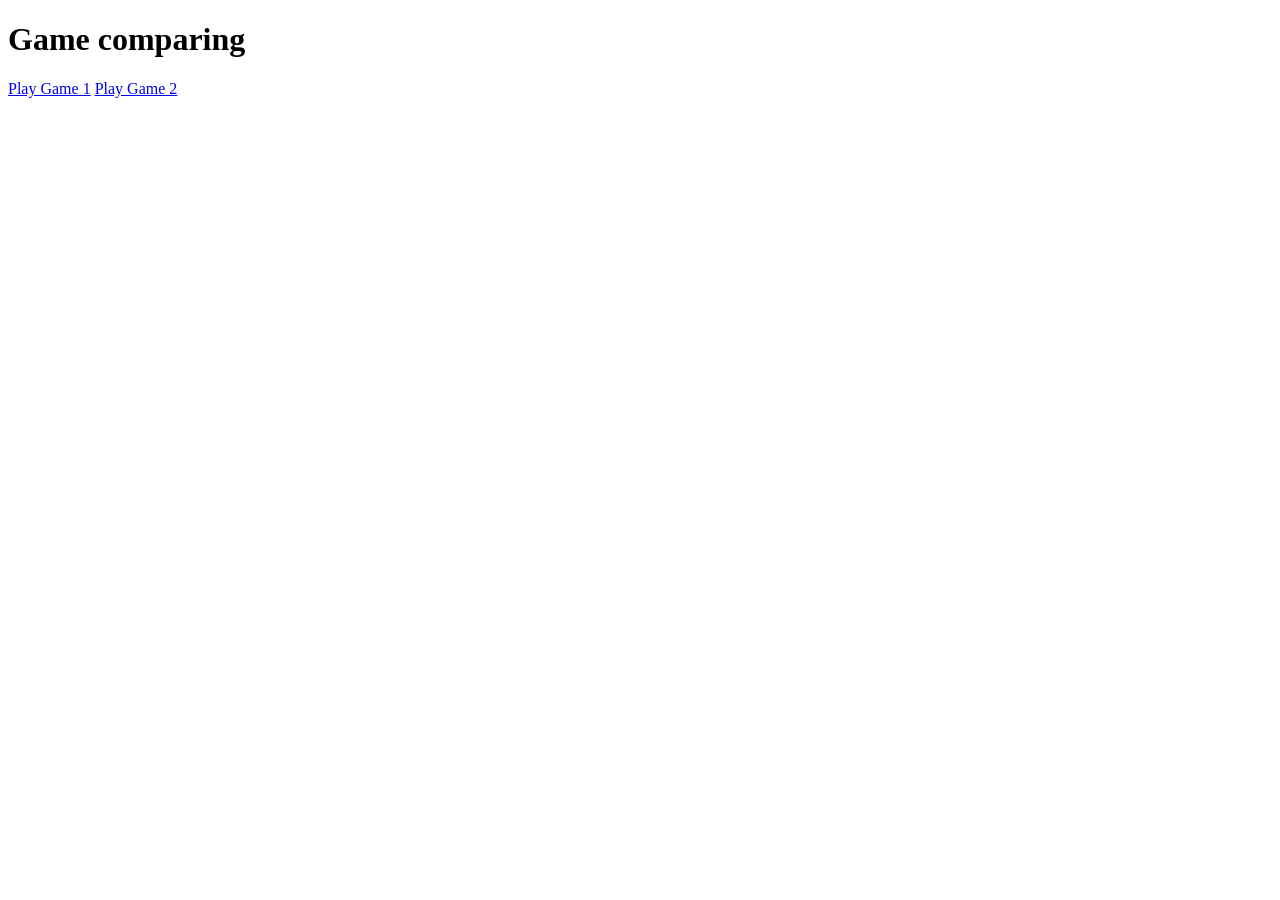
==== commit 0f8c785e: "Creating two folders with games" ====
--- a/index.html
+++ b/index.html
@@ -1,1041 +1,14 @@
-<!doctype html>
-<html lang="en">
-  <head>
-    <meta charset="UTF-8" />
-    <meta name="viewport" content="width=device-width, initial-scale=1.0" />
-    <title>Crisis Management 💰</title>
-    <link
-      href="https://fonts.googleapis.com/css2?family=Bebas+Neue&family=IBM+Plex+Mono:wght@300;400;600&family=Space+Mono:wght@400;700&display=swap"
-      rel="stylesheet"
-    />
-    <style>
-      :root {
-        --bg: #0a0a0f;
-        --panel: #111118;
-        --border: #1e1e2e;
-        --accent: #f0b429;
-        --accent2: #e05a2b;
-        --safe: #2eb872;
-        --danger: #e03b3b;
-        --text: #d4d4e0;
-        --muted: #6b6b80;
-        --glow: 0 0 24px rgba(240, 180, 41, 0.18);
-      }
-
-      * {
-        box-sizing: border-box;
-        margin: 0;
-        padding: 0;
-      }
-
-      body {
-        background: var(--bg);
-        color: var(--text);
-        font-family: "IBM Plex Mono", monospace;
-        min-height: 100vh;
-        overflow-x: hidden;
-        position: relative;
-      }
-
-      /* Animated grid background */
-      body::before {
-        content: "";
-        position: fixed;
-        inset: 0;
-        background-image:
-          linear-gradient(rgba(240, 180, 41, 0.03) 1px, transparent 1px),
-          linear-gradient(90deg, rgba(240, 180, 41, 0.03) 1px, transparent 1px);
-        background-size: 48px 48px;
-        pointer-events: none;
-        z-index: 0;
-      }
-
-      .scanline {
-        position: fixed;
-        inset: 0;
-        background: repeating-linear-gradient(
-          to bottom,
-          transparent 0,
-          transparent 3px,
-          rgba(0, 0, 0, 0.08) 3px,
-          rgba(0, 0, 0, 0.08) 4px
-        );
-        pointer-events: none;
-        z-index: 1;
-      }
-
-      .container {
-        position: relative;
-        z-index: 2;
-        max-width: 900px;
-        margin: 0 auto;
-        padding: 32px 24px 60px;
-      }
-
-      /* Header */
-      header {
-        text-align: center;
-        margin-bottom: 40px;
-        padding-bottom: 28px;
-        border-bottom: 1px solid var(--border);
-        position: relative;
-      }
-
-      header::after {
-        content: "";
-        position: absolute;
-        bottom: -1px;
-        left: 50%;
-        transform: translateX(-50%);
-        width: 120px;
-        height: 2px;
-        background: var(--accent);
-        box-shadow: 0 0 12px var(--accent);
-      }
-
-      .coin-emoji {
-        font-size: 3rem;
-        display: block;
-        margin-bottom: 8px;
-        animation: float 3s ease-in-out infinite;
-      }
-      @keyframes float {
-        0%,
-        100% {
-          transform: translateY(0);
-        }
-        50% {
-          transform: translateY(-8px);
-        }
-      }
-
-      h1 {
-        font-family: "Bebas Neue", sans-serif;
-        font-size: clamp(2.8rem, 8vw, 5rem);
-        letter-spacing: 4px;
-        color: var(--accent);
-        text-shadow:
-          0 0 40px rgba(240, 180, 41, 0.4),
-          0 2px 0 rgba(0, 0, 0, 0.8);
-        line-height: 1;
-        margin-bottom: 6px;
-      }
-
-      .subtitle {
-        font-size: 0.75rem;
-        letter-spacing: 3px;
-        text-transform: uppercase;
-        color: var(--muted);
-        margin-bottom: 14px;
-      }
-
-      h2.authors {
-        font-family: "Space Mono", monospace;
-        font-size: 0.78rem;
-        color: var(--muted);
-        letter-spacing: 2px;
-        font-weight: 400;
-      }
-      h2.authors span {
-        color: var(--accent2);
-      }
-
-      /* Legend */
-      .legend {
-        background: var(--panel);
-        border: 1px solid var(--border);
-        border-left: 3px solid var(--accent2);
-        padding: 18px 22px;
-        margin-bottom: 30px;
-        font-size: 0.78rem;
-        line-height: 1.7;
-        color: var(--muted);
-      }
-      .legend h3 {
-        font-family: "Bebas Neue", sans-serif;
-        font-size: 1.1rem;
-        letter-spacing: 2px;
-        color: var(--accent2);
-        margin-bottom: 8px;
-      }
-      .legend strong {
-        color: var(--text);
-      }
-
-      /* Setup Panel */
-      .panel {
-        background: var(--panel);
-        border: 1px solid var(--border);
-        padding: 24px;
-        margin-bottom: 20px;
-      }
-
-      .panel-title {
-        font-family: "Bebas Neue", sans-serif;
-        font-size: 1.2rem;
-        letter-spacing: 3px;
-        color: var(--accent);
-        margin-bottom: 18px;
-        display: flex;
-        align-items: center;
-        gap: 10px;
-      }
-      .panel-title::before {
-        content: "";
-        display: inline-block;
-        width: 10px;
-        height: 10px;
-        background: var(--accent);
-        transform: rotate(45deg);
-        box-shadow: 0 0 8px var(--accent);
-      }
-
-      .field-row {
-        display: flex;
-        gap: 16px;
-        flex-wrap: wrap;
-        margin-bottom: 14px;
-        align-items: center;
-      }
-
-      label {
-        font-size: 0.7rem;
-        letter-spacing: 2px;
-        text-transform: uppercase;
-        color: var(--muted);
-        display: block;
-        margin-bottom: 5px;
-      }
-
-      input[type="text"],
-      input[type="number"] {
-        background: #0d0d14;
-        border: 1px solid var(--border);
-        border-bottom: 2px solid var(--accent);
-        color: var(--text);
-        font-family: "IBM Plex Mono", monospace;
-        font-size: 0.9rem;
-        padding: 8px 12px;
-        outline: none;
-        transition:
-          border-color 0.2s,
-          box-shadow 0.2s;
-        width: 100%;
-      }
-      input[type="text"]:focus,
-      input[type="number"]:focus {
-        border-color: var(--accent);
-        box-shadow: 0 0 0 2px rgba(240, 180, 41, 0.12);
-      }
-
-      .field {
-        flex: 1;
-        min-width: 140px;
-      }
-
-      /* Accounts row */
-      .accounts-row {
-        display: grid;
-        grid-template-columns: repeat(3, 1fr);
-        gap: 16px;
-        margin-bottom: 18px;
-      }
-
-      .account-card {
-        background: #0d0d14;
-        border: 1px solid var(--border);
-        padding: 16px;
-        text-align: center;
-        position: relative;
-        transition: border-color 0.2s;
-      }
-      .account-card.active-account {
-        border-color: var(--accent);
-        box-shadow: var(--glow);
-      }
-
-      .account-label {
-        font-family: "Bebas Neue", sans-serif;
-        font-size: 1.1rem;
-        letter-spacing: 2px;
-        color: var(--muted);
-        margin-bottom: 6px;
-      }
-
-      .account-val {
-        font-family: "Bebas Neue", sans-serif;
-        font-size: 2.4rem;
-        color: var(--accent);
-        text-shadow: 0 0 16px rgba(240, 180, 41, 0.3);
-        line-height: 1;
-        margin-bottom: 8px;
-      }
-
-      .account-input {
-        width: 100%;
-        text-align: center;
-        font-size: 1.1rem !important;
-      }
-
-      /* Buttons */
-      .btn {
-        font-family: "Bebas Neue", sans-serif;
-        font-size: 1rem;
-        letter-spacing: 3px;
-        padding: 11px 26px;
-        border: none;
-        cursor: pointer;
-        transition: all 0.18s;
-        position: relative;
-        overflow: hidden;
-      }
-      .btn::after {
-        content: "";
-        position: absolute;
-        inset: 0;
-        background: rgba(255, 255, 255, 0.06);
-        opacity: 0;
-        transition: opacity 0.15s;
-      }
-      .btn:hover::after {
-        opacity: 1;
-      }
-      .btn:active {
-        transform: scale(0.97);
-      }
-
-      .btn-primary {
-        background: var(--accent);
-        color: #0a0a0f;
-        box-shadow: 0 0 20px rgba(240, 180, 41, 0.3);
-      }
-      .btn-primary:hover {
-        box-shadow: 0 0 30px rgba(240, 180, 41, 0.5);
-      }
-      .btn-primary:disabled {
-        opacity: 0.4;
-        cursor: not-allowed;
-        box-shadow: none;
-      }
-
-      .btn-danger {
-        background: var(--accent2);
-        color: #fff;
-        box-shadow: 0 0 16px rgba(224, 90, 43, 0.3);
-      }
-
-      .btn-safe {
-        background: var(--safe);
-        color: #0a0a0f;
-      }
-
-      .btn-ghost {
-        background: transparent;
-        border: 1px solid var(--border);
-        color: var(--muted);
-      }
-      .btn-ghost:hover {
-        border-color: var(--accent);
-        color: var(--accent);
-      }
-
-      .btn-row {
-        display: flex;
-        gap: 12px;
-        flex-wrap: wrap;
-      }
-
-      /* Move controls */
-      .move-section {
-        display: flex;
-        gap: 14px;
-        align-items: flex-end;
-        flex-wrap: wrap;
-        margin-bottom: 16px;
-      }
-
-      /* Game log */
-      .game-log {
-        background: #060609;
-        border: 1px solid var(--border);
-        padding: 16px;
-        height: 200px;
-        overflow-y: auto;
-        font-size: 0.75rem;
-        line-height: 1.8;
-        font-family: "Space Mono", monospace;
-      }
-      .game-log::-webkit-scrollbar {
-        width: 4px;
-      }
-      .game-log::-webkit-scrollbar-track {
-        background: transparent;
-      }
-      .game-log::-webkit-scrollbar-thumb {
-        background: var(--border);
-      }
-
-      .log-entry {
-        padding: 2px 0;
-        border-bottom: 1px solid rgba(255, 255, 255, 0.03);
-      }
-      .log-entry.player {
-        color: var(--safe);
-      }
-      .log-entry.bot {
-        color: var(--accent);
-      }
-      .log-entry.system {
-        color: var(--muted);
-        font-style: italic;
-      }
-      .log-entry.winner {
-        color: var(--accent);
-        font-weight: 700;
-        font-size: 0.85rem;
-      }
-
-      /* State display */
-      .state-display {
-        padding: 16px;
-        background: #060609;
-        border: 1px solid var(--border);
-        margin-bottom: 14px;
-        font-size: 0.8rem;
-        line-height: 1.7;
-      }
-
-      .xor-display {
-        font-family: "Bebas Neue", sans-serif;
-        font-size: 1.8rem;
-        letter-spacing: 3px;
-        text-align: center;
-        padding: 10px;
-        margin-bottom: 14px;
-      }
-      .xor-zero {
-        color: var(--danger);
-        text-shadow: 0 0 16px rgba(224, 59, 59, 0.4);
-      }
-      .xor-nonzero {
-        color: var(--safe);
-        text-shadow: 0 0 16px rgba(46, 184, 114, 0.4);
-      }
-
-      .winner-banner {
-        text-align: center;
-        padding: 24px;
-        background: linear-gradient(
-          135deg,
-          rgba(240, 180, 41, 0.1),
-          rgba(224, 90, 43, 0.1)
-        );
-        border: 1px solid var(--accent);
-        box-shadow: var(--glow);
-        display: none;
-        animation: popIn 0.4s cubic-bezier(0.34, 1.56, 0.64, 1);
-      }
-      @keyframes popIn {
-        from {
-          transform: scale(0.85);
-          opacity: 0;
-        }
-        to {
-          transform: scale(1);
-          opacity: 1;
-        }
-      }
-      .winner-banner.show {
-        display: block;
-      }
-      .winner-name {
-        font-family: "Bebas Neue", sans-serif;
-        font-size: 3rem;
-        letter-spacing: 4px;
-        color: var(--accent);
-        text-shadow: 0 0 30px rgba(240, 180, 41, 0.5);
-      }
-      .winner-sub {
-        font-size: 0.75rem;
-        letter-spacing: 3px;
-        text-transform: uppercase;
-        color: var(--muted);
-        margin-top: 4px;
-      }
-
-      .turn-indicator {
-        font-family: "Bebas Neue", sans-serif;
-        font-size: 1rem;
-        letter-spacing: 3px;
-        padding: 8px 16px;
-        display: inline-block;
-      }
-      .turn-player {
-        background: rgba(46, 184, 114, 0.15);
-        color: var(--safe);
-        border: 1px solid var(--safe);
-      }
-      .turn-bot {
-        background: rgba(240, 180, 41, 0.15);
-        color: var(--accent);
-        border: 1px solid var(--accent);
-      }
-
-      /* Tooltip / info box */
-      .info-box {
-        font-size: 0.7rem;
-        color: var(--muted);
-        padding: 8px 12px;
-        border-left: 2px solid var(--border);
-        margin-top: 8px;
-      }
-
-      .tag {
-        display: inline-block;
-        font-size: 0.6rem;
-        letter-spacing: 2px;
-        padding: 2px 8px;
-        text-transform: uppercase;
-      }
-      .tag-robo {
-        background: rgba(224, 90, 43, 0.15);
-        color: var(--accent2);
-        border: 1px solid var(--accent2);
-      }
-      .tag-human {
-        background: rgba(46, 184, 114, 0.15);
-        color: var(--safe);
-        border: 1px solid var(--safe);
-      }
-
-      hr {
-        border: none;
-        border-top: 1px solid var(--border);
-        margin: 20px 0;
-      }
-
-      @media (max-width: 600px) {
-        .accounts-row {
-          grid-template-columns: 1fr;
-        }
-        .field-row {
-          flex-direction: column;
-        }
-      }
-    </style>
-  </head>
-  <body>
-    <div class="scanline"></div>
-    <div class="container">
-      <!-- HEADER -->
-      <header>
-        <span class="coin-emoji">💰</span>
-        <h1>Crisis Management</h1>
-        <p class="subtitle">The Financial Blockchain Game</p>
-        <h2 class="authors">
-          Authors: <span>Claude Sonnet</span> &amp; <span>Anthropic AI</span>
-        </h2>
-      </header>
-
-      <!-- LEGEND -->
-      <div class="legend">
-        <h3>📋 Game Legend</h3>
-        <strong>Scenario:</strong> A financial company with 3 accounts is in
-        crisis. Two managers take turns transferring funds to the Bitcoin
-        blockchain. The manager who <strong>cannot move</strong> (all accounts
-        are zero) is <strong>fired</strong>.<br /><br />
-        <strong>Rules:</strong> On your turn, pick any account with coins and
-        transfer any non-zero amount. The player who empties the last coins wins
-        — the other is fired!<br /><br />
-        <strong>Strategy:</strong> Use the <strong>XOR-equilibrium</strong> of
-        all three accounts. If XOR = 0, you're in a losing position. If XOR ≠ 0,
-        you can force a win!
-      </div>
-
-      <!-- SETUP -->
-      <div class="panel" id="setupPanel">
-        <div class="panel-title">Setup Game</div>
-        <div class="field-row">
-          <div class="field">
-            <label>Your Name</label>
-            <input
-              type="text"
-              id="playerName"
-              value="Manager A"
-              placeholder="Your name"
-            />
-          </div>
-          <div class="field">
-            <label>Opponent Name</label>
-            <input
-              type="text"
-              id="opponentName"
-              value="Robo1"
-              placeholder="Robo1 / Robo2 / Robo3 / human"
-            />
-          </div>
-        </div>
-        <div class="info-box">
-          Enter <strong>Robo1</strong> for random bot ·
-          <strong>Robo2</strong> for smart bot with mistakes ·
-          <strong>Robo3</strong> for perfect bot
-        </div>
-        <hr />
-        <div class="panel-title">Initial Accounts</div>
-        <div class="accounts-row">
-          <div class="account-card">
-            <div class="account-label">Account A</div>
-            <input
-              type="number"
-              class="account-input"
-              id="initA"
-              value="7"
-              min="0"
-            />
-          </div>
-          <div class="account-card">
-            <div class="account-label">Account B</div>
-            <input
-              type="number"
-              class="account-input"
-              id="initB"
-              value="5"
-              min="0"
-            />
-          </div>
-          <div class="account-card">
-            <div class="account-label">Account C</div>
-            <input
-              type="number"
-              class="account-input"
-              id="initC"
-              value="3"
-              min="0"
-            />
-          </div>
-        </div>
-        <div class="btn-row">
-          <button class="btn btn-primary" id="startBtn" onclick="startGame()">
-            ▶ Start Game
-          </button>
-          <button class="btn btn-ghost" onclick="randomAccounts()">
-            ⚄ Random Accounts
-          </button>
-        </div>
-      </div>
-
-      <!-- GAME AREA -->
-      <div id="gameArea" style="display: none">
-        <div class="panel">
-          <div class="panel-title">Game State</div>
-
-          <!-- Turn & XOR -->
-          <div
-            style="
-              display: flex;
-              gap: 12px;
-              align-items: center;
-              flex-wrap: wrap;
-              margin-bottom: 14px;
-            "
-          >
-            <div id="turnIndicator" class="turn-indicator turn-player">
-              YOUR TURN
-            </div>
-            <div
-              id="xorDisplay"
-              class="xor-display xor-nonzero"
-              style="
-                margin: 0;
-                font-size: 1.1rem;
-                padding: 8px 16px;
-                border: 1px solid var(--border);
-              "
-            >
-              XOR = 0
-            </div>
-          </div>
-
-          <!-- Accounts display -->
-          <div class="accounts-row" id="accountsDisplay">
-            <div class="account-card" id="cardA">
-              <div class="account-label">Account A</div>
-              <div class="account-val" id="valA">0</div>
-            </div>
-            <div class="account-card" id="cardB">
-              <div class="account-label">Account B</div>
-              <div class="account-val" id="valB">0</div>
-            </div>
-            <div class="account-card" id="cardC">
-              <div class="account-label">Account C</div>
-              <div class="account-val" id="valC">0</div>
-            </div>
-          </div>
-
-          <!-- Move controls -->
-          <div class="move-section">
-            <div class="field" style="min-width: 120px">
-              <label>Choose Account</label>
-              <select
-                id="chooseAccount"
-                style="
-                  background: #0d0d14;
-                  border: 1px solid var(--border);
-                  border-bottom: 2px solid var(--accent);
-                  color: var(--text);
-                  font-family: &quot;IBM Plex Mono&quot;, monospace;
-                  font-size: 0.9rem;
-                  padding: 8px 12px;
-                  outline: none;
-                  width: 100%;
-                "
-              >
-                <option value="0">Account A</option>
-                <option value="1">Account B</option>
-                <option value="2">Account C</option>
-              </select>
-            </div>
-            <div class="field" style="min-width: 100px">
-              <label>Amount to Transfer</label>
-              <input
-                type="number"
-                id="moveAmount"
-                value="1"
-                min="1"
-                placeholder="Amount"
-              />
-            </div>
-            <button class="btn btn-primary" id="moveBtn" onclick="playerMove()">
-              ⚡ Transfer
-            </button>
-          </div>
-
-          <div class="btn-row">
-            <button class="btn btn-ghost" onclick="resetGame()">
-              ↺ New Game
-            </button>
-            <button class="btn btn-ghost" onclick="showHint()">💡 Hint</button>
-          </div>
-
-          <div
-            id="hintBox"
-            class="info-box"
-            style="display: none; margin-top: 10px"
-          ></div>
-        </div>
-
-        <!-- Winner banner -->
-        <div class="winner-banner" id="winnerBanner">
-          <div class="winner-name" id="winnerName">WINNER</div>
-          <div class="winner-sub" id="winnerSub">is NOT fired</div>
-          <br />
-          <button
-            class="btn btn-primary"
-            style="margin-top: 10px"
-            onclick="resetGame()"
-          >
-            ▶ Play Again
-          </button>
-        </div>
-
-        <!-- Log -->
-        <div class="panel">
-          <div class="panel-title">Transaction Log</div>
-          <div class="game-log" id="gameLog"></div>
-        </div>
-      </div>
-    </div>
-
-    <script>
-      // ============================================================
-      //  IoC Architecture: event-driven, dependency-injected bots
-      // ============================================================
-
-      // --- Core game state (single source of truth) ---
-      const state = {
-        accounts: [0, 0, 0],
-        currentPlayer: 0, // 0 = human, 1 = bot
-        playerName: "",
-        opponentName: "",
-        botType: null, // 'robo1' | 'robo2' | 'robo3' | null
-        gameOver: false,
-        moveCount: 0,
-      };
-
-      // --- Equilibrium function: XOR-sum of all accounts ---
-      function equilibrium(a, b, c) {
-        return a ^ b ^ c;
-      }
-
-      // --- Bot Strategy Injection (IoC: strategies are plugged in) ---
-
-      // Robot1: random valid moves
-      const Robot1 = {
-        name: "Robot1",
-        makeMove(accounts) {
-          const nonEmpty = accounts
-            .map((v, i) => ({ v, i }))
-            .filter((x) => x.v > 0);
-          if (nonEmpty.length === 0) return null;
-          const pick = nonEmpty[Math.floor(Math.random() * nonEmpty.length)];
-          const amount = Math.floor(Math.random() * pick.v) + 1;
-          return { account: pick.i, amount };
-        },
-      };
-
-      // Robot2: tries smart move but sometimes makes mistakes (~30% error rate)
-      const Robot2 = {
-        name: "Robot2",
-        makeMove(accounts) {
-          // 30% chance of random mistake
-          if (Math.random() < 0.3) return Robot1.makeMove(accounts);
-          return smartMove(accounts) || Robot1.makeMove(accounts);
-        },
-      };
-
-      // Robot3: perfect play, no mistakes
-      const Robot3 = {
-        name: "Robot3",
-        makeMove(accounts) {
-          return smartMove(accounts) || Robot1.makeMove(accounts);
-        },
-      };
-
-      // Smart move: Nim optimal strategy using XOR
-      function smartMove(accounts) {
-        const xor = equilibrium(...accounts);
-        if (xor === 0) {
-          // Losing position: make the longest move (take 1 from largest)
-          const maxIdx = accounts.indexOf(Math.max(...accounts));
-          if (accounts[maxIdx] === 0) return null;
-          return { account: maxIdx, amount: 1 };
-        }
-        // Winning: find account where (account XOR xor) < account
-        for (let i = 0; i < 3; i++) {
-          const target = accounts[i] ^ xor;
-          if (target < accounts[i]) {
-            return { account: i, amount: accounts[i] - target };
-          }
-        }
-        return null;
-      }
-
-      // Bot registry (IoC: resolved by name at runtime)
-      function resolveBot(name) {
-        const n = name.toLowerCase().trim();
-        if (n === "robo1") return Robot1;
-        if (n === "robo2") return Robot2;
-        if (n === "robo3") return Robot3;
-        return null;
-      }
-
-      // ============================================================
-      //  Game Controller
-      // ============================================================
-
-      function startGame() {
-        const pName =
-          document.getElementById("playerName").value.trim() || "Player";
-        const oName =
-          document.getElementById("opponentName").value.trim() || "Robo1";
-        const a = parseInt(document.getElementById("initA").value) || 0;
-        const b = parseInt(document.getElementById("initB").value) || 0;
-        const c = parseInt(document.getElementById("initC").value) || 0;
-
-        if (a === 0 && b === 0 && c === 0) {
-          alert("Please set at least one non-zero account!");
-          return;
-        }
-
-        state.accounts = [a, b, c];
-        state.playerName = pName;
-        state.opponentName = oName;
-        state.botType = resolveBot(oName);
-        state.currentPlayer = 0;
-        state.gameOver = false;
-        state.moveCount = 0;
-
-        document.getElementById("setupPanel").style.display = "none";
-        document.getElementById("gameArea").style.display = "block";
-        document.getElementById("winnerBanner").classList.remove("show");
-        document.getElementById("gameLog").innerHTML = "";
-        document.getElementById("hintBox").style.display = "none";
-
-        logEntry(`⚡ Game started! ${pName} vs ${oName}`, "system");
-        logEntry(
-          `📊 Accounts: A=${a}, B=${b}, C=${c} | XOR=${equilibrium(a, b, c)}`,
-          "system",
-        );
-        renderState();
-      }
-
-      function renderState() {
-        const [a, b, c] = state.accounts;
-        document.getElementById("valA").textContent = a;
-        document.getElementById("valB").textContent = b;
-        document.getElementById("valC").textContent = c;
-
-        const xor = equilibrium(a, b, c);
-        const xorEl = document.getElementById("xorDisplay");
-        xorEl.textContent = `XOR = ${xor}`;
-        xorEl.className =
-          "xor-display " + (xor === 0 ? "xor-zero" : "xor-nonzero");
-
-        const turnEl = document.getElementById("turnIndicator");
-        if (!state.gameOver) {
-          if (state.currentPlayer === 0) {
-            turnEl.textContent = `${state.playerName}'s TURN`;
-            turnEl.className = "turn-indicator turn-player";
-          } else {
-            turnEl.textContent = `${state.opponentName}'s TURN`;
-            turnEl.className = "turn-indicator turn-bot";
-          }
-        }
-
-        document.getElementById("moveBtn").disabled =
-          state.gameOver || state.currentPlayer !== 0;
-      }
-
-      function applyMove(playerIndex, accountIdx, amount) {
-        state.accounts[accountIdx] -= amount;
-        state.moveCount++;
-
-        const who = playerIndex === 0 ? state.playerName : state.opponentName;
-        const accName = ["A", "B", "C"][accountIdx];
-        const cls = playerIndex === 0 ? "player" : "bot";
-        logEntry(
-          `${who} → transferred ${amount} from Account ${accName} | Remaining: [${state.accounts.join(", ")}] | XOR=${equilibrium(...state.accounts)}`,
-          cls,
-        );
-      }
-
-      function checkGameOver() {
-        if (state.accounts.every((v) => v === 0)) {
-          // Current player can't move → they lose
-          const loser = state.currentPlayer;
-          const winner = loser === 0 ? 1 : 0;
-          const winnerName = winner === 0 ? state.playerName : state.opponentName;
-          const loserName = loser === 0 ? state.playerName : state.opponentName;
-
-          state.gameOver = true;
-          document.getElementById("winnerName").textContent = winnerName;
-          document.getElementById("winnerSub").textContent =
-            `${loserName} is FIRED! 🔥`;
-          document.getElementById("winnerBanner").classList.add("show");
-          document.getElementById("turnIndicator").textContent = "GAME OVER";
-          document.getElementById("moveBtn").disabled = true;
-          logEntry(`🏆 ${winnerName} WINS! ${loserName} is fired!`, "winner");
-          return true;
-        }
-        return false;
-      }
-
-      function switchTurn() {
-        state.currentPlayer = state.currentPlayer === 0 ? 1 : 0;
-      }
-
-      // Human move
-      function playerMove() {
-        if (state.gameOver || state.currentPlayer !== 0) return;
-
-        const accIdx = parseInt(document.getElementById("chooseAccount").value);
-        const amount = parseInt(document.getElementById("moveAmount").value);
-
-        if (isNaN(amount) || amount <= 0) {
-          alert("Enter a positive amount!");
-          return;
-        }
-        if (amount > state.accounts[accIdx]) {
-          alert(
-            `Account ${["A", "B", "C"][accIdx]} only has ${state.accounts[accIdx]} coins!`,
-          );
-          return;
-        }
-
-        document.getElementById("hintBox").style.display = "none";
-        applyMove(0, accIdx, amount);
-        renderState();
-        if (checkGameOver()) return;
-
-        switchTurn();
-        renderState();
-
-        // Bot moves after short delay
-        if (state.botType) {
-          document.getElementById("moveBtn").disabled = true;
-          setTimeout(botTurn, 900);
-        }
-      }
-
-      // Bot move
-      function botTurn() {
-        if (state.gameOver || state.currentPlayer !== 1) return;
-
-        const move = state.botType.makeMove([...state.accounts]);
-        if (!move) {
-          checkGameOver();
-          return;
-        }
-
-        applyMove(1, move.account, move.amount);
-        renderState();
-        if (checkGameOver()) return;
-
-        switchTurn();
-        renderState();
-        document.getElementById("moveBtn").disabled = false;
-      }
-
-      // Hint: show optimal move for human
-      function showHint() {
-        const hintBox = document.getElementById("hintBox");
-        const move = smartMove([...state.accounts]);
-        const xor = equilibrium(...state.accounts);
-        if (!move) {
-          hintBox.innerHTML = `⚠️ XOR = ${xor} (=0). You're in a <strong>losing position</strong> if opponent plays perfectly. Try to delay by taking 1 from any account.`;
-        } else {
-          const accName = ["A", "B", "C"][move.account];
-          hintBox.innerHTML = `💡 XOR = ${xor} ≠ 0 → <strong>winning position!</strong> Transfer <strong>${move.amount}</strong> from Account <strong>${accName}</strong> to reach XOR=0.`;
-        }
-        hintBox.style.display = "block";
-      }
-
-      function resetGame() {
-        document.getElementById("setupPanel").style.display = "block";
-        document.getElementById("gameArea").style.display = "none";
-        document.getElementById("winnerBanner").classList.remove("show");
-      }
-
-      function randomAccounts() {
-        document.getElementById("initA").value =
-          Math.floor(Math.random() * 9) + 1;
-        document.getElementById("initB").value =
-          Math.floor(Math.random() * 9) + 1;
-        document.getElementById("initC").value =
-          Math.floor(Math.random() * 9) + 1;
-      }
-
-      function logEntry(msg, type = "system") {
-        const log = document.getElementById("gameLog");
-        const div = document.createElement("div");
-        div.className = `log-entry ${type}`;
-        const ts = new Date().toLocaleTimeString("en", {
-          hour12: false,
-          hour: "2-digit",
-          minute: "2-digit",
-          second: "2-digit",
-        });
-        div.textContent = `[${ts}] ${msg}`;
-        log.appendChild(div);
-        log.scrollTop = log.scrollHeight;
-      }
-
-      // Keyboard shortcut: Enter = transfer
-      document.addEventListener("keydown", (e) => {
-        if (e.key === "Enter" && !state.gameOver && state.currentPlayer === 0) {
-          playerMove();
-        }
-      });
-    </script>
-  </body>
-</html>
+<!DOCTYPE html>
+<html lang="en">
+<head>
+    <meta charset="UTF-8">
+    <meta name="viewport" content="width=device-width, initial-scale=1.0">
+    <title>Document</title>
+
+</head>
+<body>
+    <h1>Game comparing</h1>
+    <a href="/game/index.html">Play Game 1</a>
+    <a href="/game2/index.html">Play Game 2</a>
+</body>
+</html>
